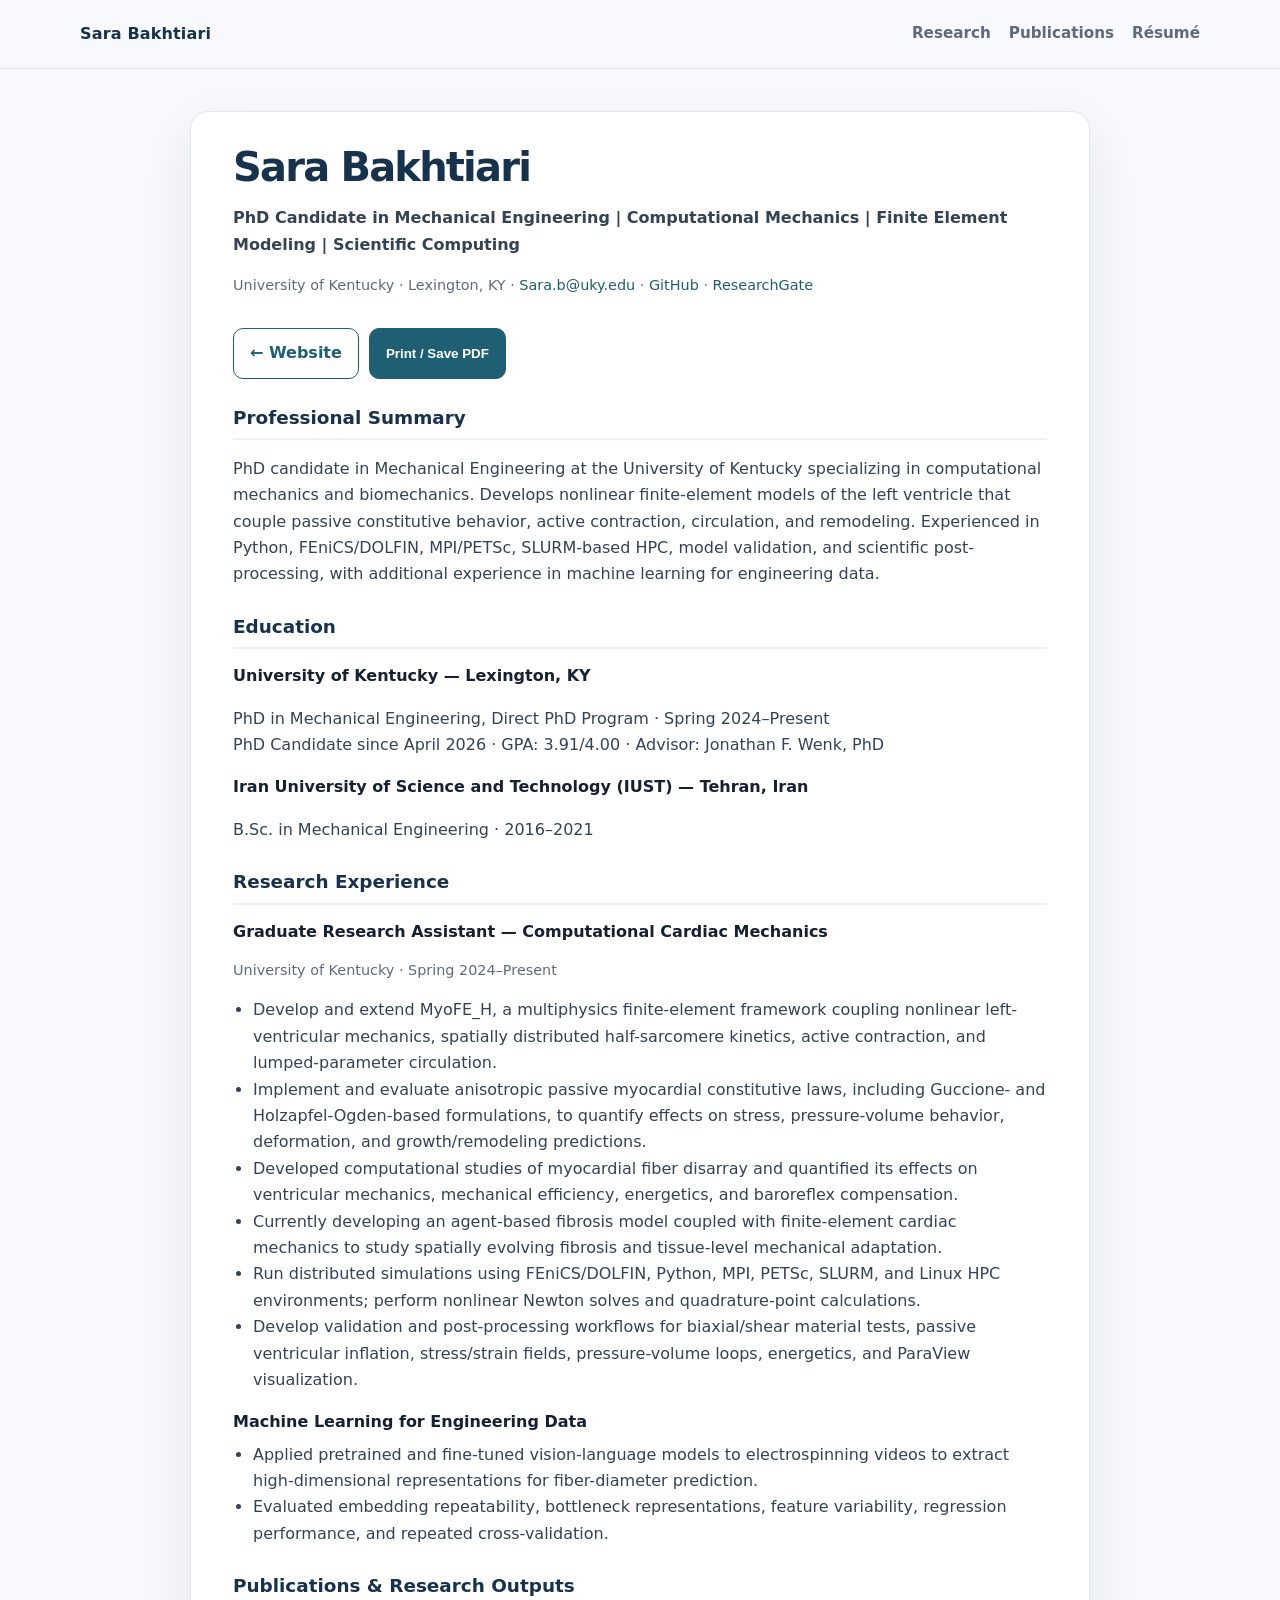
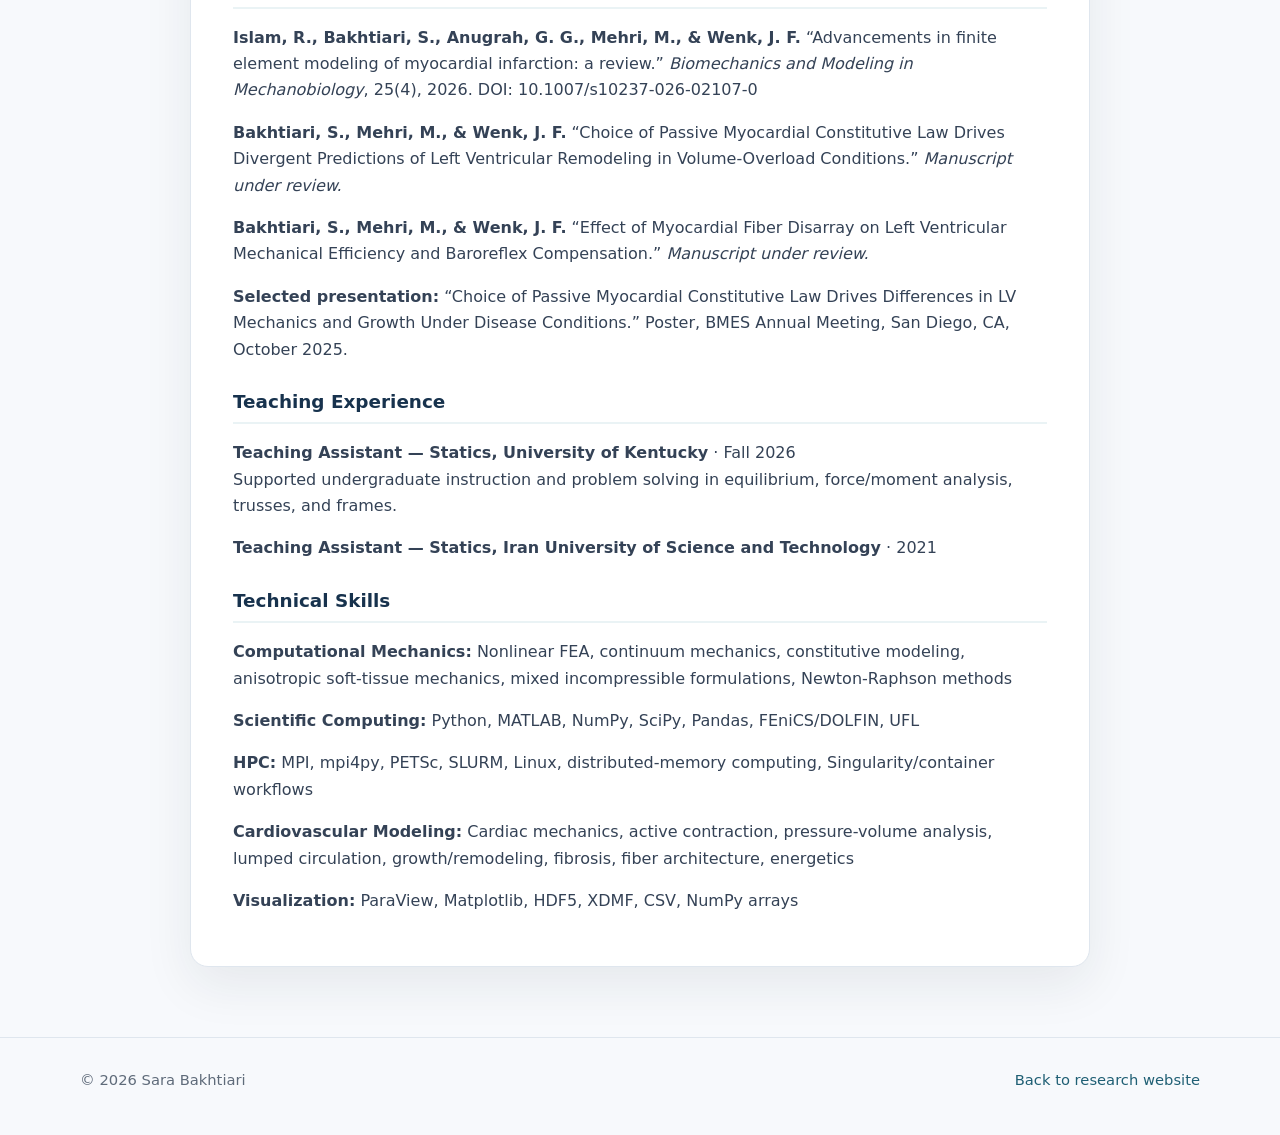
==== resume-computational.html @ 6b52fce5 "Add computational mechanics resume page" ====
<!doctype html><html lang="en"><head><meta charset="utf-8"><meta name="viewport" content="width=device-width,initial-scale=1"><title>Sara Bakhtiari | Computational Mechanics Résumé</title><link rel="stylesheet" href="assets/style.css"></head><body><header class="site-header"><div class="container navbar"><a class="brand" href="index.html">Sara Bakhtiari</a><nav class="nav-links"><a href="index.html#research">Research</a><a href="index.html#publications">Publications</a><a href="index.html#resume">Résumé</a></nav></div></header><main class="container"><article class="resume-page"><div class="topline"><div><h1>Sara Bakhtiari</h1><p><strong>PhD Candidate in Mechanical Engineering | Computational Mechanics | Finite Element Modeling | Scientific Computing</strong></p><p class="small">University of Kentucky · Lexington, KY · <a href="mailto:Sara.b@uky.edu">Sara.b@uky.edu</a> · <a href="https://github.com/Sarab23y">GitHub</a> · <a href="https://www.researchgate.net/profile/Sara-Bakhtiari-4?ev=hdr_xprf">ResearchGate</a></p></div><div class="actions"><a class="button secondary" href="index.html">← Website</a><button class="button primary" onclick="window.print()">Print / Save PDF</button></div></div><h2>Professional Summary</h2><p>PhD candidate in Mechanical Engineering at the University of Kentucky specializing in computational mechanics and biomechanics. Develops nonlinear finite-element models of the left ventricle that couple passive constitutive behavior, active contraction, circulation, and remodeling. Experienced in Python, FEniCS/DOLFIN, MPI/PETSc, SLURM-based HPC, model validation, and scientific post-processing, with additional experience in machine learning for engineering data.</p><h2>Education</h2><h3>University of Kentucky — Lexington, KY</h3><p>PhD in Mechanical Engineering, Direct PhD Program · Spring 2024–Present<br>PhD Candidate since April 2026 · GPA: 3.91/4.00 · Advisor: Jonathan F. Wenk, PhD</p><h3>Iran University of Science and Technology (IUST) — Tehran, Iran</h3><p>B.Sc. in Mechanical Engineering · 2016–2021</p><h2>Research Experience</h2><h3>Graduate Research Assistant — Computational Cardiac Mechanics</h3><p class="small">University of Kentucky · Spring 2024–Present</p><ul><li>Develop and extend MyoFE_H, a multiphysics finite-element framework coupling nonlinear left-ventricular mechanics, spatially distributed half-sarcomere kinetics, active contraction, and lumped-parameter circulation.</li><li>Implement and evaluate anisotropic passive myocardial constitutive laws, including Guccione- and Holzapfel-Ogden-based formulations, to quantify effects on stress, pressure-volume behavior, deformation, and growth/remodeling predictions.</li><li>Developed computational studies of myocardial fiber disarray and quantified its effects on ventricular mechanics, mechanical efficiency, energetics, and baroreflex compensation.</li><li>Currently developing an agent-based fibrosis model coupled with finite-element cardiac mechanics to study spatially evolving fibrosis and tissue-level mechanical adaptation.</li><li>Run distributed simulations using FEniCS/DOLFIN, Python, MPI, PETSc, SLURM, and Linux HPC environments; perform nonlinear Newton solves and quadrature-point calculations.</li><li>Develop validation and post-processing workflows for biaxial/shear material tests, passive ventricular inflation, stress/strain fields, pressure-volume loops, energetics, and ParaView visualization.</li></ul><h3>Machine Learning for Engineering Data</h3><ul><li>Applied pretrained and fine-tuned vision-language models to electrospinning videos to extract high-dimensional representations for fiber-diameter prediction.</li><li>Evaluated embedding repeatability, bottleneck representations, feature variability, regression performance, and repeated cross-validation.</li></ul><h2>Publications & Research Outputs</h2><p><strong>Islam, R., Bakhtiari, S., Anugrah, G. G., Mehri, M., & Wenk, J. F.</strong> “Advancements in finite element modeling of myocardial infarction: a review.” <em>Biomechanics and Modeling in Mechanobiology</em>, 25(4), 2026. DOI: 10.1007/s10237-026-02107-0</p><p><strong>Bakhtiari, S., Mehri, M., & Wenk, J. F.</strong> “Choice of Passive Myocardial Constitutive Law Drives Divergent Predictions of Left Ventricular Remodeling in Volume-Overload Conditions.” <em>Manuscript under review.</em></p><p><strong>Bakhtiari, S., Mehri, M., & Wenk, J. F.</strong> “Effect of Myocardial Fiber Disarray on Left Ventricular Mechanical Efficiency and Baroreflex Compensation.” <em>Manuscript under review.</em></p><p><strong>Selected presentation:</strong> “Choice of Passive Myocardial Constitutive Law Drives Differences in LV Mechanics and Growth Under Disease Conditions.” Poster, BMES Annual Meeting, San Diego, CA, October 2025.</p><h2>Teaching Experience</h2><p><strong>Teaching Assistant — Statics, University of Kentucky</strong> · Fall 2026<br>Supported undergraduate instruction and problem solving in equilibrium, force/moment analysis, trusses, and frames.</p><p><strong>Teaching Assistant — Statics, Iran University of Science and Technology</strong> · 2021</p><h2>Technical Skills</h2><p><strong>Computational Mechanics:</strong> Nonlinear FEA, continuum mechanics, constitutive modeling, anisotropic soft-tissue mechanics, mixed incompressible formulations, Newton-Raphson methods</p><p><strong>Scientific Computing:</strong> Python, MATLAB, NumPy, SciPy, Pandas, FEniCS/DOLFIN, UFL</p><p><strong>HPC:</strong> MPI, mpi4py, PETSc, SLURM, Linux, distributed-memory computing, Singularity/container workflows</p><p><strong>Cardiovascular Modeling:</strong> Cardiac mechanics, active contraction, pressure-volume analysis, lumped circulation, growth/remodeling, fibrosis, fiber architecture, energetics</p><p><strong>Visualization:</strong> ParaView, Matplotlib, HDF5, XDMF, CSV, NumPy arrays</p></article></main><footer><div class="container footer-row"><div>© 2026 Sara Bakhtiari</div><div><a href="index.html">Back to research website</a></div></div></footer></body></html>
---- assets/style.css ----
:root{--bg:#f7f9fc;--surface:#fff;--ink:#152033;--muted:#5f6b7a;--line:#dfe6ee;--accent:#1f5f74;--soft:#eaf3f5;--navy:#17324d;--shadow:0 18px 50px rgba(21,32,51,.08)}
*{box-sizing:border-box}html{scroll-behavior:smooth}body{margin:0;font-family:Inter,ui-sans-serif,system-ui,-apple-system,BlinkMacSystemFont,"Segoe UI",sans-serif;color:var(--ink);background:var(--bg);line-height:1.65}a{color:var(--accent);text-decoration:none}a:hover{text-decoration:underline}.container{width:min(1120px,calc(100% - 40px));margin:0 auto}.site-header{position:sticky;top:0;z-index:20;backdrop-filter:blur(12px);background:rgba(247,249,252,.92);border-bottom:1px solid rgba(223,230,238,.9)}.navbar{min-height:68px;display:flex;align-items:center;justify-content:space-between;gap:24px}.brand{font-weight:800;letter-spacing:.01em;color:var(--navy)}.nav-links{display:flex;flex-wrap:wrap;gap:18px;font-size:.95rem}.nav-links a{color:var(--muted);font-weight:600}.hero{padding:78px 0 52px}.hero-grid{display:grid;grid-template-columns:1fr 280px;gap:56px;align-items:center}.eyebrow{display:inline-block;color:var(--accent);background:var(--soft);border:1px solid #d9eaee;border-radius:999px;padding:7px 12px;font-weight:800;font-size:.82rem;letter-spacing:.06em;text-transform:uppercase;margin-bottom:16px}h1{font-size:clamp(2.6rem,6vw,4.9rem);line-height:.98;margin:0 0 18px;letter-spacing:-.045em;color:var(--navy)}.hero h2{margin:0 0 18px;font-size:clamp(1.15rem,2vw,1.5rem);color:var(--accent);font-weight:700}.hero p{font-size:1.08rem;max-width:760px;color:var(--muted)}.hero-actions{display:flex;gap:12px;flex-wrap:wrap;margin-top:26px}.button{display:inline-flex;align-items:center;justify-content:center;border-radius:10px;padding:11px 16px;font-weight:800;border:1px solid var(--accent)}.button.primary{color:#fff;background:var(--accent)}.button.secondary{color:var(--accent);background:#fff}.profile-card{background:var(--surface);border:1px solid var(--line);box-shadow:var(--shadow);border-radius:22px;padding:20px}.profile-card img{width:100%;aspect-ratio:1/1;object-fit:cover;border-radius:16px;display:block;background:#e9eef3}.profile-meta{margin-top:16px;color:var(--muted);font-size:.94rem}.profile-meta strong{color:var(--ink)}section{padding:46px 0}.section-head{margin-bottom:24px}.section-head h2{font-size:2rem;margin:0 0 6px;color:var(--navy)}.section-head p{margin:0;color:var(--muted)}.grid{display:grid;grid-template-columns:repeat(2,minmax(0,1fr));gap:18px}.card{background:var(--surface);border:1px solid var(--line);border-radius:16px;padding:22px;box-shadow:0 10px 30px rgba(21,32,51,.04)}.card h3{margin:0 0 8px;color:var(--navy);font-size:1.1rem}.card p,.card li{color:var(--muted)}.featured-project{margin-top:18px}.tag-list{display:flex;flex-wrap:wrap;gap:8px;margin-top:14px}.tag{background:var(--soft);color:var(--accent);border:1px solid #d8e9ec;padding:5px 9px;border-radius:999px;font-size:.82rem;font-weight:700}.timeline{display:grid;gap:14px}.item{background:var(--surface);border:1px solid var(--line);border-radius:14px;padding:18px 20px}.item .meta{color:var(--accent);font-weight:700;font-size:.92rem;margin-bottom:4px}.item h3{margin:0 0 6px;font-size:1.04rem;color:var(--navy)}.item p{margin:0;color:var(--muted)}.resume-grid{display:grid;grid-template-columns:repeat(3,minmax(0,1fr));gap:16px}.resume-card{background:var(--surface);border:1px solid var(--line);border-radius:16px;padding:20px}.resume-card h3{margin-top:0;color:var(--navy)}.resume-card p{color:var(--muted);min-height:76px}footer{border-top:1px solid var(--line);margin-top:34px;padding:30px 0 42px;color:var(--muted);font-size:.92rem}.footer-row{display:flex;justify-content:space-between;gap:24px;flex-wrap:wrap}.resume-page{max-width:900px;margin:42px auto 70px;background:var(--surface);border:1px solid var(--line);box-shadow:var(--shadow);border-radius:18px;padding:36px 42px}.resume-page .topline{display:flex;justify-content:space-between;gap:16px;flex-wrap:wrap;margin-bottom:24px}.resume-page h1{font-size:2.5rem}.resume-page h2{font-size:1.15rem;margin:24px 0 10px;padding-bottom:5px;color:var(--navy);border-bottom:2px solid var(--soft)}.resume-page h3{font-size:1rem;margin:14px 0 3px}.resume-page p,.resume-page li{color:#344256}.resume-page ul{margin-top:6px;padding-left:20px}.resume-page .small{font-size:.9rem;color:var(--muted)}.resume-page .actions{display:flex;gap:10px;flex-wrap:wrap}@media(max-width:820px){.hero-grid{grid-template-columns:1fr}.profile-card{max-width:320px}.grid,.resume-grid{grid-template-columns:1fr}.nav-links{gap:10px 14px}}@media(max-width:560px){.container{width:min(100% - 24px,1120px)}.navbar{align-items:flex-start;padding:14px 0;flex-direction:column}.hero{padding-top:46px}}@media print{.site-header,.resume-page .actions,footer{display:none!important}body{background:#fff}.resume-page{margin:0;padding:0;border:0;box-shadow:none;max-width:none}}
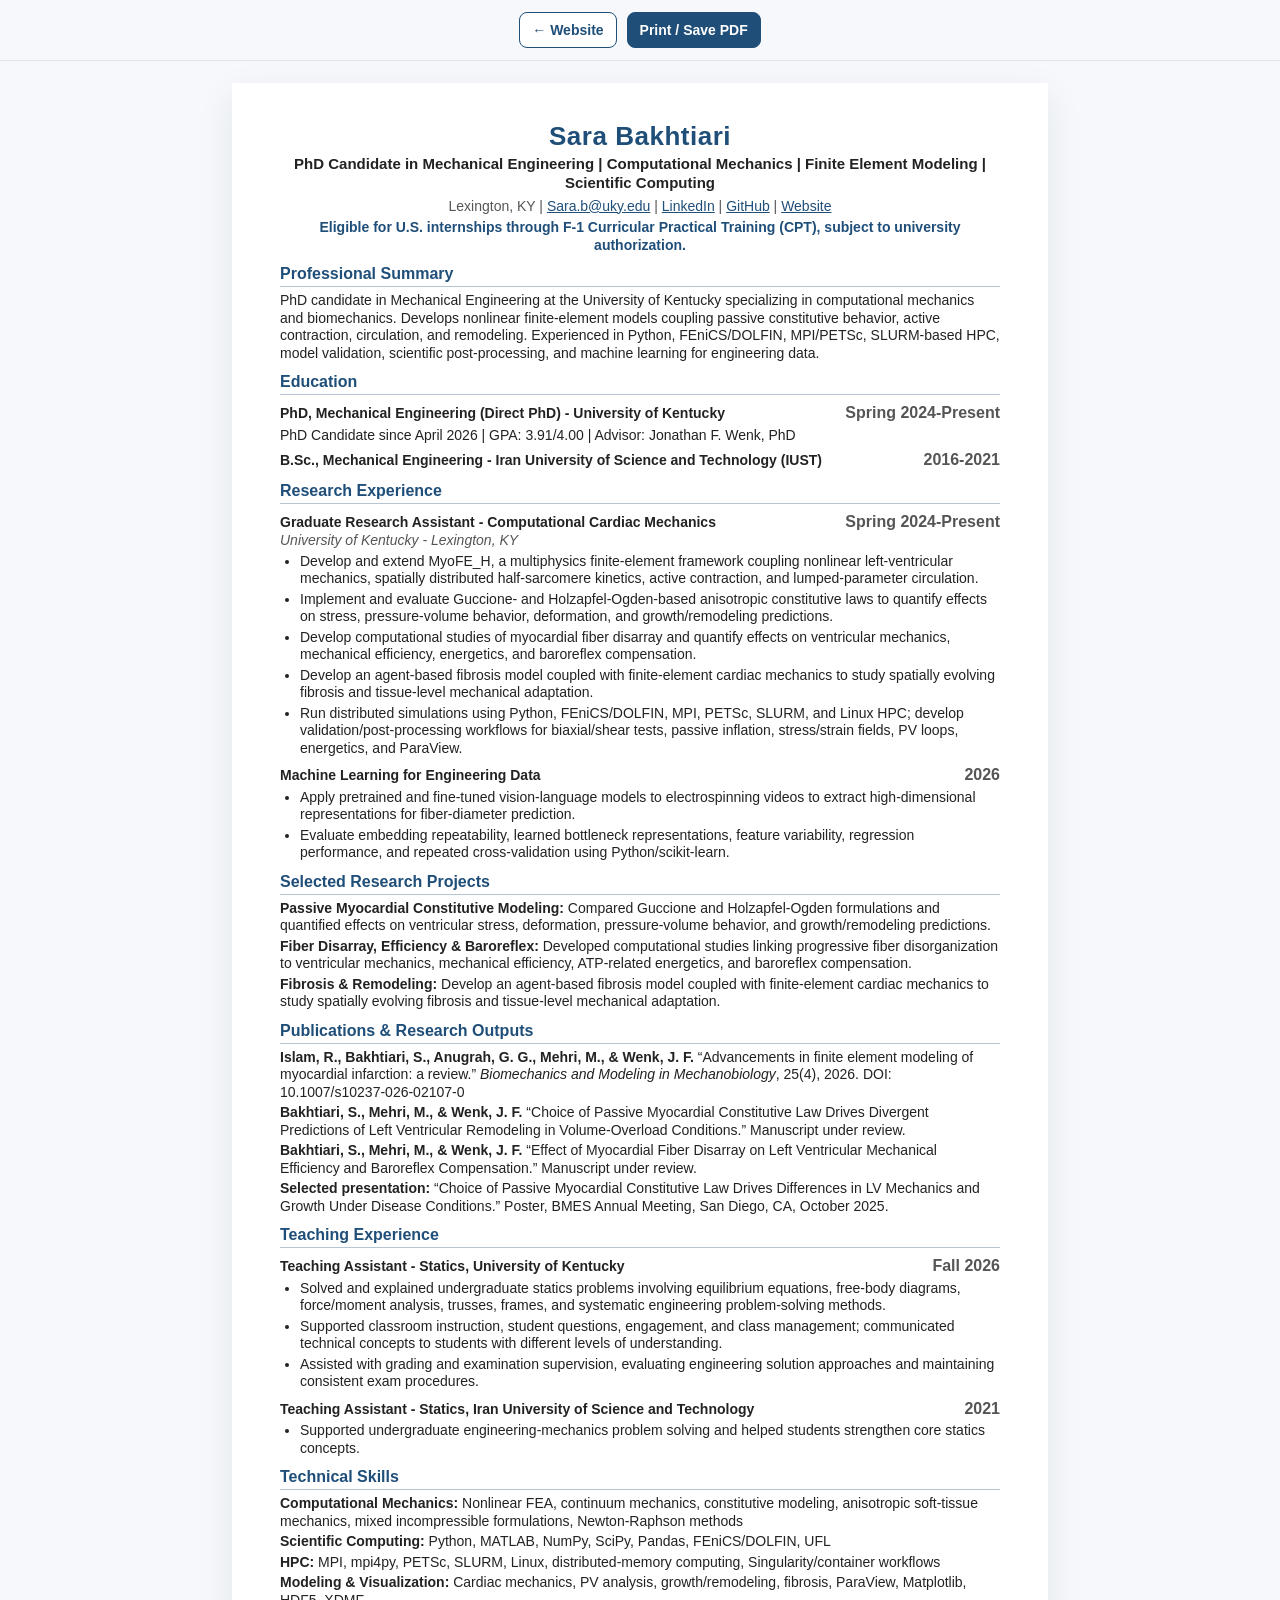
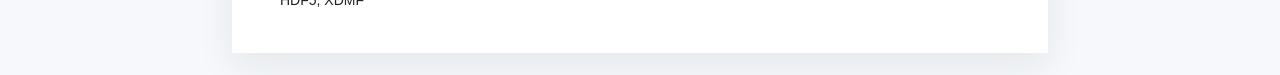
==== commit 14596198: "Refresh resume-computational.html layout and content" ====
--- a/resume-computational.html
+++ b/resume-computational.html
@@ -1 +1,101 @@
-<!doctype html><html lang="en"><head><meta charset="utf-8"><meta name="viewport" content="width=device-width,initial-scale=1"><title>Sara Bakhtiari | Computational Mechanics Résumé</title><link rel="stylesheet" href="assets/style.css"></head><body><header class="site-header"><div class="container navbar"><a class="brand" href="index.html">Sara Bakhtiari</a><nav class="nav-links"><a href="index.html#research">Research</a><a href="index.html#publications">Publications</a><a href="index.html#resume">Résumé</a></nav></div></header><main class="container"><article class="resume-page"><div class="topline"><div><h1>Sara Bakhtiari</h1><p><strong>PhD Candidate in Mechanical Engineering | Computational Mechanics | Finite Element Modeling | Scientific Computing</strong></p><p class="small">University of Kentucky · Lexington, KY · <a href="mailto:Sara.b@uky.edu">Sara.b@uky.edu</a> · <a href="https://github.com/Sarab23y">GitHub</a> · <a href="https://www.researchgate.net/profile/Sara-Bakhtiari-4?ev=hdr_xprf">ResearchGate</a></p></div><div class="actions"><a class="button secondary" href="index.html">← Website</a><button class="button primary" onclick="window.print()">Print / Save PDF</button></div></div><h2>Professional Summary</h2><p>PhD candidate in Mechanical Engineering at the University of Kentucky specializing in computational mechanics and biomechanics. Develops nonlinear finite-element models of the left ventricle that couple passive constitutive behavior, active contraction, circulation, and remodeling. Experienced in Python, FEniCS/DOLFIN, MPI/PETSc, SLURM-based HPC, model validation, and scientific post-processing, with additional experience in machine learning for engineering data.</p><h2>Education</h2><h3>University of Kentucky — Lexington, KY</h3><p>PhD in Mechanical Engineering, Direct PhD Program · Spring 2024–Present<br>PhD Candidate since April 2026 · GPA: 3.91/4.00 · Advisor: Jonathan F. Wenk, PhD</p><h3>Iran University of Science and Technology (IUST) — Tehran, Iran</h3><p>B.Sc. in Mechanical Engineering · 2016–2021</p><h2>Research Experience</h2><h3>Graduate Research Assistant — Computational Cardiac Mechanics</h3><p class="small">University of Kentucky · Spring 2024–Present</p><ul><li>Develop and extend MyoFE_H, a multiphysics finite-element framework coupling nonlinear left-ventricular mechanics, spatially distributed half-sarcomere kinetics, active contraction, and lumped-parameter circulation.</li><li>Implement and evaluate anisotropic passive myocardial constitutive laws, including Guccione- and Holzapfel-Ogden-based formulations, to quantify effects on stress, pressure-volume behavior, deformation, and growth/remodeling predictions.</li><li>Developed computational studies of myocardial fiber disarray and quantified its effects on ventricular mechanics, mechanical efficiency, energetics, and baroreflex compensation.</li><li>Currently developing an agent-based fibrosis model coupled with finite-element cardiac mechanics to study spatially evolving fibrosis and tissue-level mechanical adaptation.</li><li>Run distributed simulations using FEniCS/DOLFIN, Python, MPI, PETSc, SLURM, and Linux HPC environments; perform nonlinear Newton solves and quadrature-point calculations.</li><li>Develop validation and post-processing workflows for biaxial/shear material tests, passive ventricular inflation, stress/strain fields, pressure-volume loops, energetics, and ParaView visualization.</li></ul><h3>Machine Learning for Engineering Data</h3><ul><li>Applied pretrained and fine-tuned vision-language models to electrospinning videos to extract high-dimensional representations for fiber-diameter prediction.</li><li>Evaluated embedding repeatability, bottleneck representations, feature variability, regression performance, and repeated cross-validation.</li></ul><h2>Publications & Research Outputs</h2><p><strong>Islam, R., Bakhtiari, S., Anugrah, G. G., Mehri, M., & Wenk, J. F.</strong> “Advancements in finite element modeling of myocardial infarction: a review.” <em>Biomechanics and Modeling in Mechanobiology</em>, 25(4), 2026. DOI: 10.1007/s10237-026-02107-0</p><p><strong>Bakhtiari, S., Mehri, M., & Wenk, J. F.</strong> “Choice of Passive Myocardial Constitutive Law Drives Divergent Predictions of Left Ventricular Remodeling in Volume-Overload Conditions.” <em>Manuscript under review.</em></p><p><strong>Bakhtiari, S., Mehri, M., & Wenk, J. F.</strong> “Effect of Myocardial Fiber Disarray on Left Ventricular Mechanical Efficiency and Baroreflex Compensation.” <em>Manuscript under review.</em></p><p><strong>Selected presentation:</strong> “Choice of Passive Myocardial Constitutive Law Drives Differences in LV Mechanics and Growth Under Disease Conditions.” Poster, BMES Annual Meeting, San Diego, CA, October 2025.</p><h2>Teaching Experience</h2><p><strong>Teaching Assistant — Statics, University of Kentucky</strong> · Fall 2026<br>Supported undergraduate instruction and problem solving in equilibrium, force/moment analysis, trusses, and frames.</p><p><strong>Teaching Assistant — Statics, Iran University of Science and Technology</strong> · 2021</p><h2>Technical Skills</h2><p><strong>Computational Mechanics:</strong> Nonlinear FEA, continuum mechanics, constitutive modeling, anisotropic soft-tissue mechanics, mixed incompressible formulations, Newton-Raphson methods</p><p><strong>Scientific Computing:</strong> Python, MATLAB, NumPy, SciPy, Pandas, FEniCS/DOLFIN, UFL</p><p><strong>HPC:</strong> MPI, mpi4py, PETSc, SLURM, Linux, distributed-memory computing, Singularity/container workflows</p><p><strong>Cardiovascular Modeling:</strong> Cardiac mechanics, active contraction, pressure-volume analysis, lumped circulation, growth/remodeling, fibrosis, fiber architecture, energetics</p><p><strong>Visualization:</strong> ParaView, Matplotlib, HDF5, XDMF, CSV, NumPy arrays</p></article></main><footer><div class="container footer-row"><div>© 2026 Sara Bakhtiari</div><div><a href="index.html">Back to research website</a></div></div></footer></body></html>+<!doctype html>
+<html lang="en">
+<head>
+<meta charset="utf-8">
+<meta name="viewport" content="width=device-width, initial-scale=1">
+<title>Sara Bakhtiari | Computational Mechanics CV</title>
+<style>
+:root{--ink:#222;--muted:#555;--blue:#1f4e79;--line:#b7c5d2;--bg:#f6f8fb}
+*{box-sizing:border-box}
+body{margin:0;background:var(--bg);color:var(--ink);font-family:Arial,Helvetica,sans-serif;line-height:1.25}
+.toolbar{position:sticky;top:0;z-index:10;display:flex;justify-content:center;gap:10px;padding:12px;background:rgba(246,248,251,.95);border-bottom:1px solid #dce3ea}
+.toolbar a,.toolbar button{font:700 14px Arial;border:1px solid var(--blue);border-radius:8px;padding:9px 12px;background:#fff;color:var(--blue);text-decoration:none;cursor:pointer}
+.toolbar button{background:var(--blue);color:#fff}
+.resume{width:min(8.5in,calc(100% - 24px));margin:22px auto;background:#fff;padding:.42in .5in;box-shadow:0 12px 35px rgba(20,35,50,.08)}
+header{text-align:center}
+h1{font-size:26px;line-height:1;margin:0 0 6px;color:var(--blue);letter-spacing:.02em}
+.subtitle{font-size:15px;font-weight:700;margin:0 0 5px}
+.contact,.auth{font-size:14px;color:var(--muted);margin:0}
+.auth{color:var(--blue);font-weight:700;margin-top:4px}
+h2{font-size:16px;color:var(--blue);margin:10px 0 5px;padding-bottom:2px;border-bottom:1px solid var(--line)}
+h3{font-size:14px;margin:5px 0 1px}
+p,li{font-size:14px;margin-top:3px;margin-bottom:3px}
+ul{margin:3px 0 5px;padding-left:20px}
+li{margin-bottom:3px}
+.row{display:flex;justify-content:space-between;gap:12px;align-items:baseline}
+.row strong:first-child{min-width:0}
+.date{white-space:nowrap;color:var(--muted);font-weight:700}
+.meta{color:var(--muted);font-style:italic;margin-top:0}
+.label{font-weight:700}
+.page2{page-break-before:always}
+a{color:var(--blue)}
+@media(max-width:650px){
+ .resume{width:100%;margin:0;padding:20px 16px;box-shadow:none}
+ .toolbar{position:static;flex-wrap:wrap}
+ .row{display:block}
+ .date{display:block;margin-top:2px}
+ h1{font-size:24px}
+}
+@media print{
+ @page{size:Letter;margin:.4in .5in}
+ body{background:#fff;line-height:1.0}
+ .toolbar{display:none}
+ .resume{width:auto;margin:0;padding:0;box-shadow:none}
+ h1{font-size:20pt}
+ .subtitle,.contact,.auth,p,li,h3{font-size:11.3pt}
+ h2{font-size:13pt;margin:5pt 0 2pt}
+ p,li{margin-top:0;margin-bottom:1.5pt}
+ ul{margin:0 0 2pt;padding-left:15pt}
+ .subtitle{margin-bottom:0}
+ .contact,.auth{margin:0}
+ .resume{font-size:11.3pt}
+ 
+}
+</style>
+</head>
+<body>
+<div class="toolbar"><a href="index.html#resume">← Website</a><button onclick="window.print()">Print / Save PDF</button></div>
+<article class="resume">
+<header>
+<h1>Sara Bakhtiari</h1>
+<p class="subtitle">PhD Candidate in Mechanical Engineering | Computational Mechanics | Finite Element Modeling | Scientific Computing</p>
+<p class="contact">Lexington, KY | <a href="mailto:Sara.b@uky.edu">Sara.b@uky.edu</a> | <a href="https://www.linkedin.com/in/sarah-bakhtiyari">LinkedIn</a> | <a href="https://github.com/Sarab23y">GitHub</a> | <a href="https://sarab23y.github.io">Website</a></p>
+<p class="auth">Eligible for U.S. internships through F-1 Curricular Practical Training (CPT), subject to university authorization.</p>
+</header>
+
+<h2>Professional Summary</h2><p>PhD candidate in Mechanical Engineering at the University of Kentucky specializing in computational mechanics and biomechanics. Develops nonlinear finite-element models coupling passive constitutive behavior, active contraction, circulation, and remodeling. Experienced in Python, FEniCS/DOLFIN, MPI/PETSc, SLURM-based HPC, model validation, scientific post-processing, and machine learning for engineering data.</p>
+<h2>Education</h2>
+<div class="row"><h3>PhD, Mechanical Engineering (Direct PhD) - University of Kentucky</h3><span class="date">Spring 2024-Present</span></div><p>PhD Candidate since April 2026 | GPA: 3.91/4.00 | Advisor: Jonathan F. Wenk, PhD</p>
+<div class="row"><h3>B.Sc., Mechanical Engineering - Iran University of Science and Technology (IUST)</h3><span class="date">2016-2021</span></div>
+<h2>Research Experience</h2>
+<div class="row"><h3>Graduate Research Assistant - Computational Cardiac Mechanics</h3><span class="date">Spring 2024-Present</span></div><p class="meta">University of Kentucky - Lexington, KY</p>
+<ul>
+<li>Develop and extend MyoFE_H, a multiphysics finite-element framework coupling nonlinear left-ventricular mechanics, spatially distributed half-sarcomere kinetics, active contraction, and lumped-parameter circulation.</li>
+<li>Implement and evaluate Guccione- and Holzapfel-Ogden-based anisotropic constitutive laws to quantify effects on stress, pressure-volume behavior, deformation, and growth/remodeling predictions.</li>
+<li>Develop computational studies of myocardial fiber disarray and quantify effects on ventricular mechanics, mechanical efficiency, energetics, and baroreflex compensation.</li>
+<li>Develop an agent-based fibrosis model coupled with finite-element cardiac mechanics to study spatially evolving fibrosis and tissue-level mechanical adaptation.</li>
+<li>Run distributed simulations using Python, FEniCS/DOLFIN, MPI, PETSc, SLURM, and Linux HPC; develop validation/post-processing workflows for biaxial/shear tests, passive inflation, stress/strain fields, PV loops, energetics, and ParaView.</li>
+</ul>
+<div class="row"><h3>Machine Learning for Engineering Data</h3><span class="date">2026</span></div>
+<ul><li>Apply pretrained and fine-tuned vision-language models to electrospinning videos to extract high-dimensional representations for fiber-diameter prediction.</li><li>Evaluate embedding repeatability, learned bottleneck representations, feature variability, regression performance, and repeated cross-validation using Python/scikit-learn.</li></ul>
+<div class="page2"></div>
+<h2>Selected Research Projects</h2>
+<p><span class="label">Passive Myocardial Constitutive Modeling:</span> Compared Guccione and Holzapfel-Ogden formulations and quantified effects on ventricular stress, deformation, pressure-volume behavior, and growth/remodeling predictions.</p>
+<p><span class="label">Fiber Disarray, Efficiency & Baroreflex:</span> Developed computational studies linking progressive fiber disorganization to ventricular mechanics, mechanical efficiency, ATP-related energetics, and baroreflex compensation.</p>
+<p><span class="label">Fibrosis & Remodeling:</span> Develop an agent-based fibrosis model coupled with finite-element cardiac mechanics to study spatially evolving fibrosis and tissue-level mechanical adaptation.</p>
+<h2>Publications & Research Outputs</h2>
+<p><strong>Islam, R., Bakhtiari, S., Anugrah, G. G., Mehri, M., & Wenk, J. F.</strong> “Advancements in finite element modeling of myocardial infarction: a review.” <em>Biomechanics and Modeling in Mechanobiology</em>, 25(4), 2026. DOI: 10.1007/s10237-026-02107-0</p>
+<p><strong>Bakhtiari, S., Mehri, M., & Wenk, J. F.</strong> “Choice of Passive Myocardial Constitutive Law Drives Divergent Predictions of Left Ventricular Remodeling in Volume-Overload Conditions.” Manuscript under review.</p>
+<p><strong>Bakhtiari, S., Mehri, M., & Wenk, J. F.</strong> “Effect of Myocardial Fiber Disarray on Left Ventricular Mechanical Efficiency and Baroreflex Compensation.” Manuscript under review.</p>
+<p><strong>Selected presentation:</strong> “Choice of Passive Myocardial Constitutive Law Drives Differences in LV Mechanics and Growth Under Disease Conditions.” Poster, BMES Annual Meeting, San Diego, CA, October 2025.</p>
+<h2>Teaching Experience</h2>
+<div class="row"><h3>Teaching Assistant - Statics, University of Kentucky</h3><span class="date">Fall 2026</span></div>
+<ul><li>Solved and explained undergraduate statics problems involving equilibrium equations, free-body diagrams, force/moment analysis, trusses, frames, and systematic engineering problem-solving methods.</li><li>Supported classroom instruction, student questions, engagement, and class management; communicated technical concepts to students with different levels of understanding.</li><li>Assisted with grading and examination supervision, evaluating engineering solution approaches and maintaining consistent exam procedures.</li></ul>
+<div class="row"><h3>Teaching Assistant - Statics, Iran University of Science and Technology</h3><span class="date">2021</span></div><ul><li>Supported undergraduate engineering-mechanics problem solving and helped students strengthen core statics concepts.</li></ul>
+<h2>Technical Skills</h2>
+<p><span class="label">Computational Mechanics:</span> Nonlinear FEA, continuum mechanics, constitutive modeling, anisotropic soft-tissue mechanics, mixed incompressible formulations, Newton-Raphson methods</p>
+<p><span class="label">Scientific Computing:</span> Python, MATLAB, NumPy, SciPy, Pandas, FEniCS/DOLFIN, UFL</p>
+<p><span class="label">HPC:</span> MPI, mpi4py, PETSc, SLURM, Linux, distributed-memory computing, Singularity/container workflows</p>
+<p><span class="label">Modeling & Visualization:</span> Cardiac mechanics, PV analysis, growth/remodeling, fibrosis, ParaView, Matplotlib, HDF5, XDMF</p>
+</article>
+</body></html>
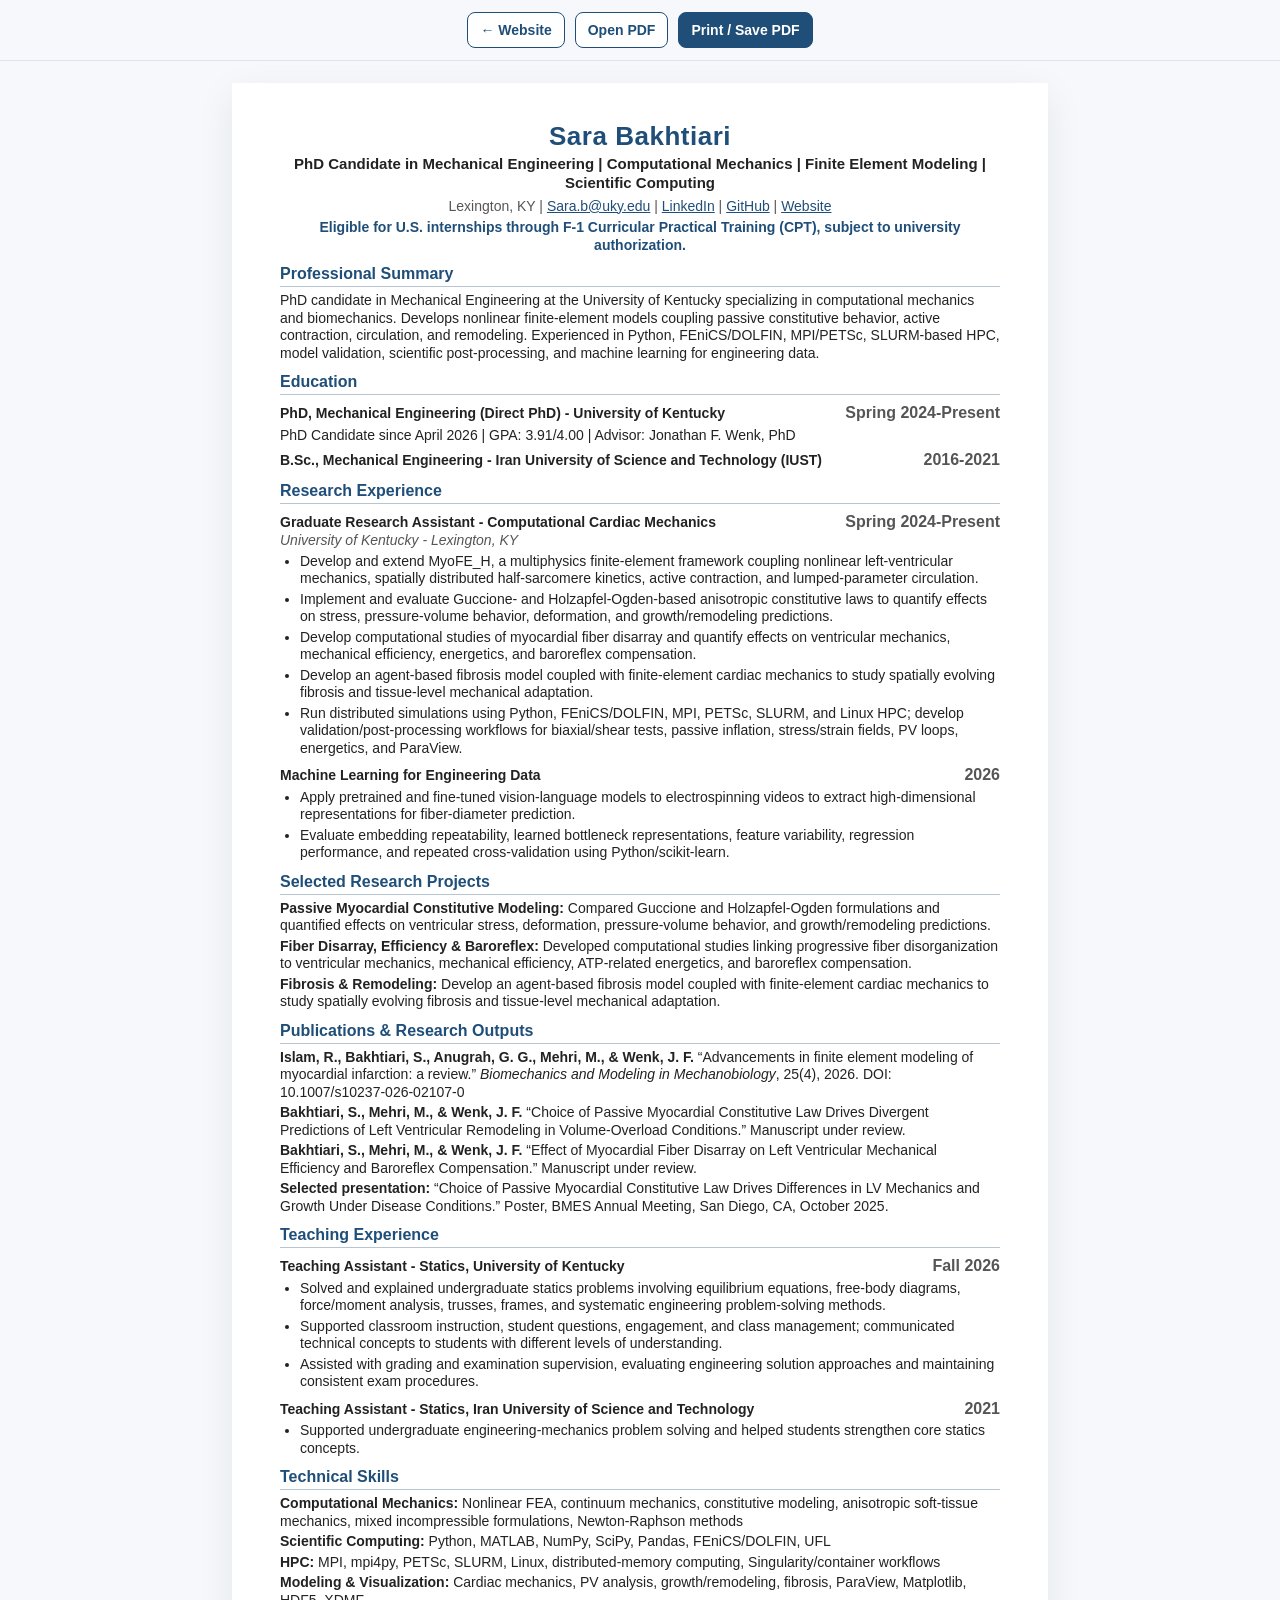
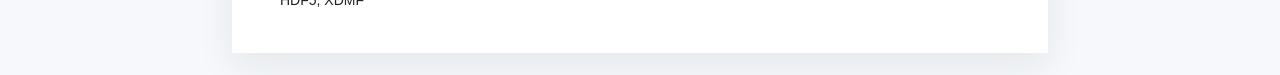
==== commit ebd4a9f4: "Add direct PDF link to resume-computational.html" ====
--- a/resume-computational.html
+++ b/resume-computational.html
@@ -54,7 +54,7 @@
 </style>
 </head>
 <body>
-<div class="toolbar"><a href="index.html#resume">← Website</a><button onclick="window.print()">Print / Save PDF</button></div>
+<div class="toolbar"><a href="index.html#resume">← Website</a><a href="Archive/Sara_Bakhtiari_Resume_Computational_Mechanics.pdf?v=20261019-1" target="_blank" rel="noopener">Open PDF</a><button onclick="window.print()">Print / Save PDF</button></div>
 <article class="resume">
 <header>
 <h1>Sara Bakhtiari</h1>
